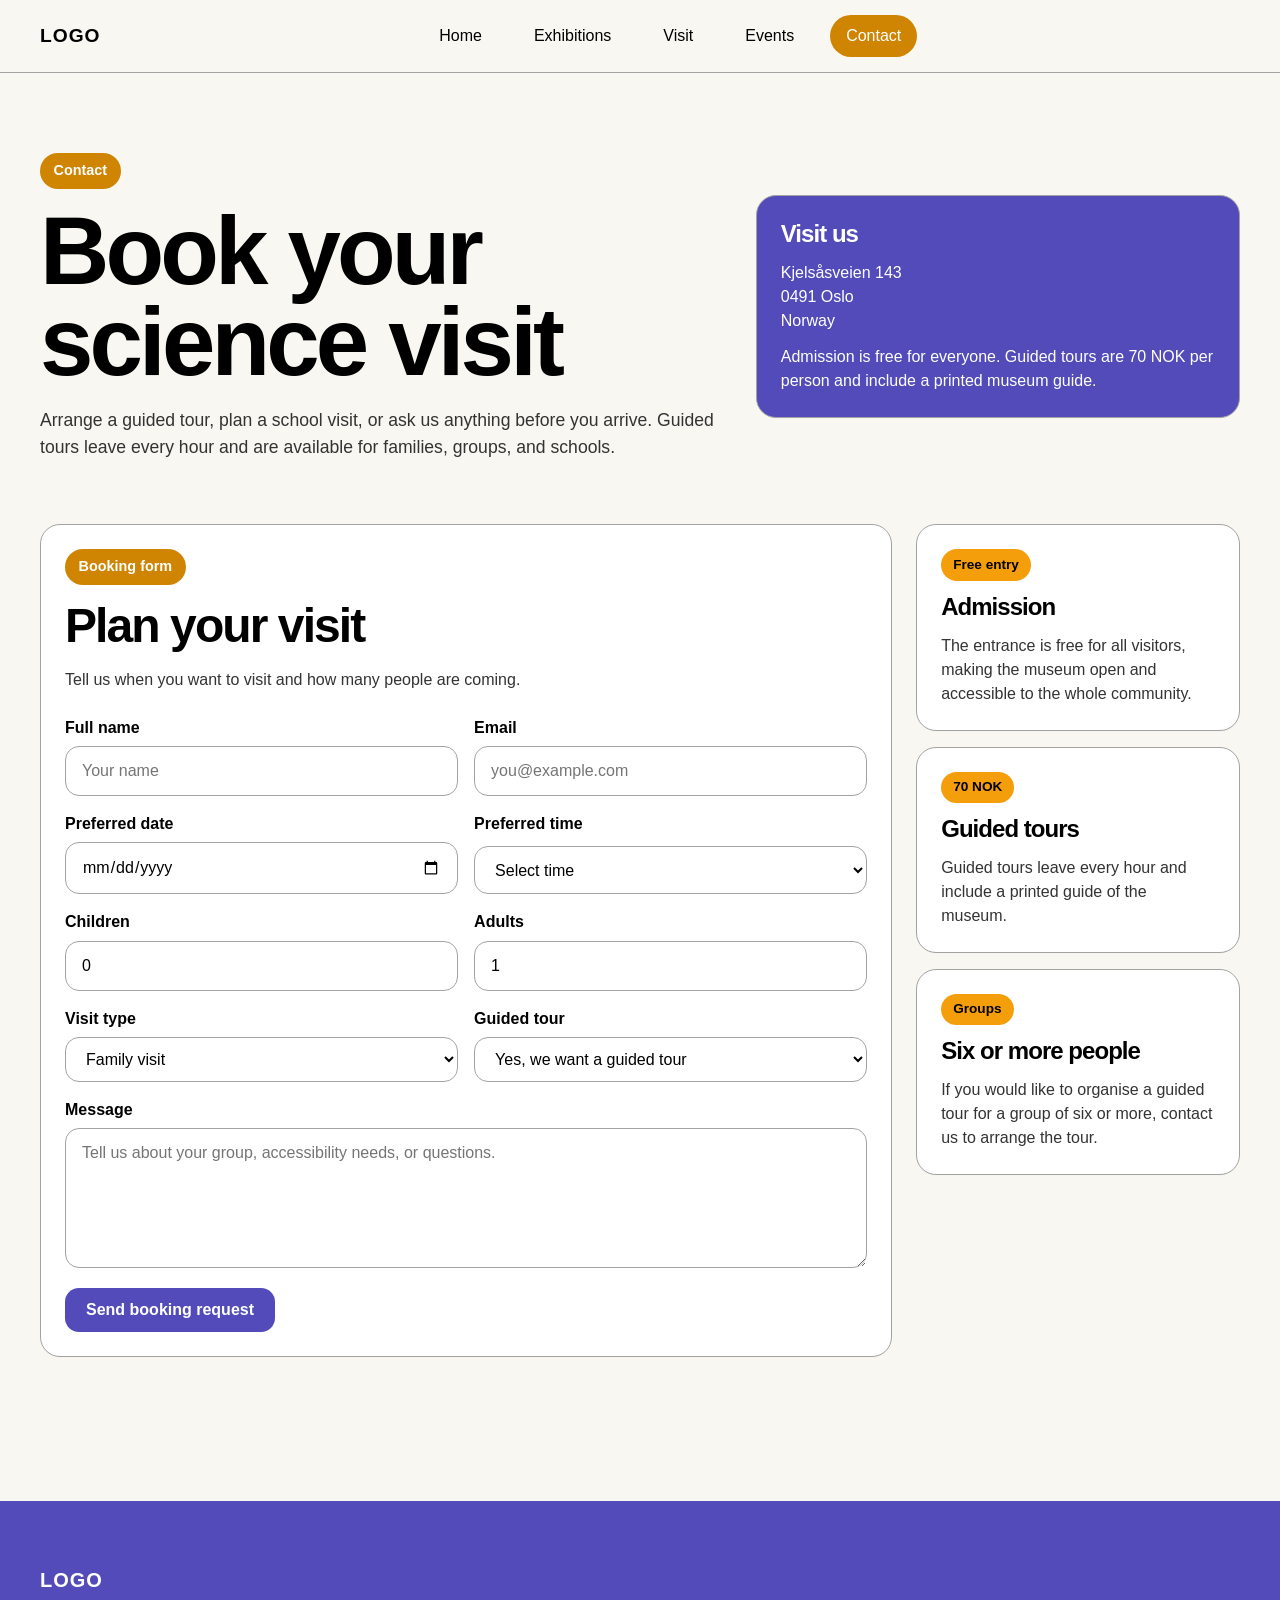
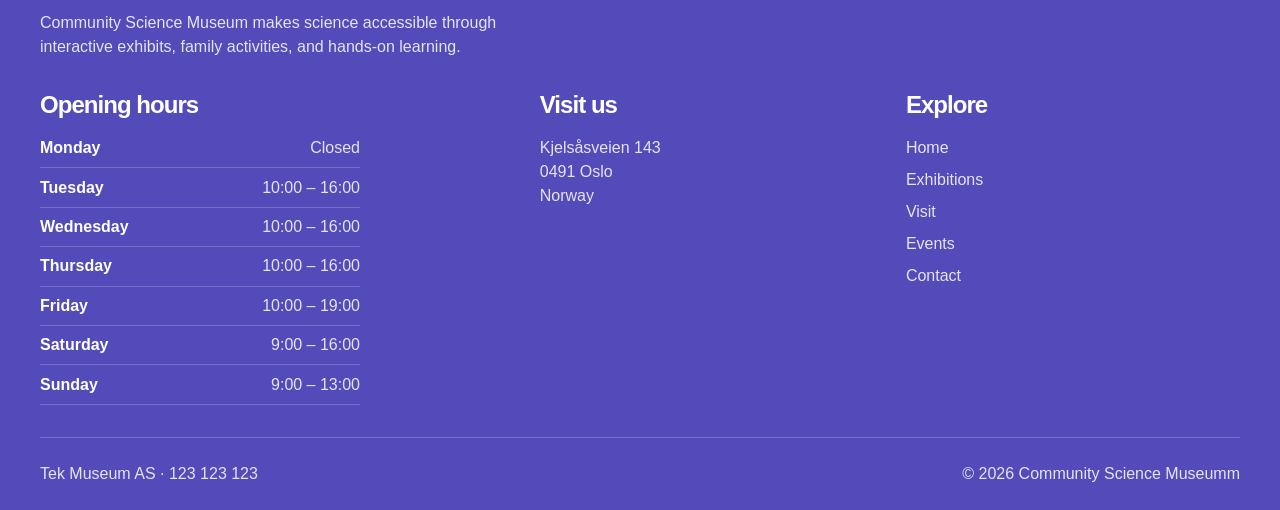
==== contact/index.html @ 022364b3 "add pages" ====
<!doctype html>
<html lang="en">
  <head>
    <meta charset="UTF-8" />
    <meta name="viewport" content="width=device-width, initial-scale=1.0" />

    <title>Contact and Booking | Community Science Museum</title>
    <meta
      name="description"
      content="Contact Community Science Museum to book a guided tour, arrange a school visit, or ask questions about your visit."
    />

    <link rel="stylesheet" href="../globals.css" />
  </head>

  <body>
    <header class="site-header">
      <nav class="nav-mobile" aria-label="Mobile navigation">
        <input type="checkbox" id="nav-toggle" class="nav-mobile__toggle" />

        <div class="nav-mobile__top">
          <a href="../index.html" class="nav-mobile__logo">LOGO</a>

          <label
            for="nav-toggle"
            class="nav-mobile__btn"
            aria-label="Toggle menu"
          >
            <span class="nav-mobile__bar"></span>
            <span class="nav-mobile__bar"></span>
            <span class="nav-mobile__bar"></span>
          </label>
        </div>

        <div class="nav-mobile__overlay">
          <div class="nav-mobile__panel">
            <div class="nav-mobile__panel-inner">
              <div class="nav-mobile__links">
                <a class="nav-mobile__link" href="../index.html">Home</a>
                <a class="nav-mobile__link" href="../exhibitions/index.html"
                  >Exhibitions</a
                >
                <a class="nav-mobile__link" href="../visit/index.html">Visit</a>
                <a class="nav-mobile__link" href="../events/index.html"
                  >Events</a
                >
                <a
                  class="nav-mobile__link nav-mobile__link--active"
                  href="index.html"
                  >Contact</a
                >
              </div>
            </div>
          </div>

          <label
            class="nav-mobile__backdrop"
            for="nav-toggle"
            aria-label="Close menu"
          ></label>
        </div>
      </nav>

      <nav class="nav-desktop" aria-label="Desktop navigation">
        <div class="nav-desktop__inner">
          <a href="../index.html" class="nav-desktop__logo">LOGO</a>

          <div class="nav-desktop__links">
            <a class="nav-link" href="../index.html">Home</a>
            <a class="nav-link" href="../exhibitions/index.html">Exhibitions</a>
            <a class="nav-link" href="../visit/index.html">Visit</a>
            <a class="nav-link" href="../events/index.html">Events</a>
            <a class="nav-link nav-link--active" href="index.html">Contact</a>
          </div>

          <div></div>
        </div>
      </nav>
    </header>

    <main>
      <section class="contact-hero">
        <div class="page-container contact-hero__inner">
          <div class="contact-hero__content">
            <p class="hero__eyebrow">Contact</p>
            <h1>Book your science visit</h1>
            <p class="contact-hero__text">
              Arrange a guided tour, plan a school visit, or ask us anything
              before you arrive. Guided tours leave every hour and are available
              for families, groups, and schools.
            </p>
          </div>

          <div class="contact-hero__card card">
            <h3>Visit us</h3>
            <p>
              Kjelsåsveien 143<br />
              0491 Oslo<br />
              Norway
            </p>
            <p>
              Admission is free for everyone. Guided tours are 70 NOK per person
              and include a printed museum guide.
            </p>
          </div>
        </div>
      </section>

      <section class="booking">
        <div class="page-container booking__layout">
          <form class="booking-form card" action="#" method="post">
            <div class="booking-form__header">
              <p class="hero__eyebrow">Booking form</p>
              <h2>Plan your visit</h2>
              <p>
                Tell us when you want to visit and how many people are coming.
              </p>
            </div>

            <div class="booking-form__grid">
              <div class="form-field">
                <label for="name">Full name</label>
                <input
                  class="input"
                  type="text"
                  id="name"
                  name="name"
                  placeholder="Your name"
                  required
                />
              </div>

              <div class="form-field">
                <label for="email">Email</label>
                <input
                  class="input"
                  type="email"
                  id="email"
                  name="email"
                  placeholder="you@example.com"
                  required
                />
              </div>

              <div class="form-field">
                <label for="date">Preferred date</label>
                <input
                  class="input"
                  type="date"
                  id="date"
                  name="date"
                  required
                />
              </div>

              <div class="form-field">
                <label for="time">Preferred time</label>
                <select class="input" id="time" name="time" required>
                  <option value="">Select time</option>
                  <option value="10:00">10:00</option>
                  <option value="11:00">11:00</option>
                  <option value="12:00">12:00</option>
                  <option value="13:00">13:00</option>
                  <option value="14:00">14:00</option>
                  <option value="15:00">15:00</option>
                </select>
              </div>

              <div class="form-field">
                <label for="children">Children</label>
                <input
                  class="input"
                  type="number"
                  id="children"
                  name="children"
                  min="0"
                  max="60"
                  value="0"
                />
              </div>

              <div class="form-field">
                <label for="adults">Adults</label>
                <input
                  class="input"
                  type="number"
                  id="adults"
                  name="adults"
                  min="0"
                  max="60"
                  value="1"
                />
              </div>

              <div class="form-field">
                <label for="visit-type">Visit type</label>
                <select class="input" id="visit-type" name="visit-type">
                  <option value="family">Family visit</option>
                  <option value="school">School group</option>
                  <option value="research">Research visit</option>
                  <option value="club">Young Stars club</option>
                  <option value="other">Other</option>
                </select>
              </div>

              <div class="form-field">
                <label for="tour">Guided tour</label>
                <select class="input" id="tour" name="tour">
                  <option value="yes">Yes, we want a guided tour</option>
                  <option value="no">No, we will explore ourselves</option>
                  <option value="not-sure">Not sure yet</option>
                </select>
              </div>

              <div class="form-field form-field--full">
                <label for="message">Message</label>
                <textarea
                  class="input booking-form__textarea"
                  id="message"
                  name="message"
                  placeholder="Tell us about your group, accessibility needs, or questions."
                ></textarea>
              </div>
            </div>

            <button class="btn btn-primary booking-form__submit" type="submit">
              Send booking request
            </button>
          </form>

          <aside class="booking-info">
            <article class="booking-info__card card">
              <span>Free entry</span>
              <h3>Admission</h3>
              <p>
                The entrance is free for all visitors, making the museum open
                and accessible to the whole community.
              </p>
            </article>

            <article class="booking-info__card card">
              <span>70 NOK</span>
              <h3>Guided tours</h3>
              <p>
                Guided tours leave every hour and include a printed guide of the
                museum.
              </p>
            </article>

            <article class="booking-info__card card">
              <span>Groups</span>
              <h3>Six or more people</h3>
              <p>
                If you would like to organise a guided tour for a group of six
                or more, contact us to arrange the tour.
              </p>
            </article>
          </aside>
        </div>
      </section>
    </main>

    <footer class="site-footer">
      <div class="page-container site-footer__inner">
        <div class="site-footer__brand">
          <a href="../index.html" class="site-footer__logo">LOGO</a>
          <p>
            Community Science Museum makes science accessible through
            interactive exhibits, family activities, and hands-on learning.
          </p>
        </div>

        <div class="site-footer__grid">
          <div class="site-footer__section">
            <h3>Opening hours</h3>
            <dl class="site-footer__hours">
              <div>
                <dt>Monday</dt>
                <dd>Closed</dd>
              </div>
              <div>
                <dt>Tuesday</dt>
                <dd>10:00 – 16:00</dd>
              </div>
              <div>
                <dt>Wednesday</dt>
                <dd>10:00 – 16:00</dd>
              </div>
              <div>
                <dt>Thursday</dt>
                <dd>10:00 – 16:00</dd>
              </div>
              <div>
                <dt>Friday</dt>
                <dd>10:00 – 19:00</dd>
              </div>
              <div>
                <dt>Saturday</dt>
                <dd>9:00 – 16:00</dd>
              </div>
              <div>
                <dt>Sunday</dt>
                <dd>9:00 – 13:00</dd>
              </div>
            </dl>
          </div>

          <div class="site-footer__section">
            <h3>Visit us</h3>
            <address>
              Kjelsåsveien 143<br />
              0491 Oslo<br />
              Norway
            </address>
          </div>

          <div class="site-footer__section">
            <h3>Explore</h3>
            <nav aria-label="Footer navigation">
              <ul class="site-footer__links">
                <li><a href="../index.html">Home</a></li>
                <li><a href="../exhibitions/index.html">Exhibitions</a></li>
                <li><a href="../visit/index.html">Visit</a></li>
                <li><a href="../events/index.html">Events</a></li>
                <li><a href="index.html">Contact</a></li>
              </ul>
            </nav>
          </div>
        </div>

        <div class="site-footer__bottom">
          <p>Tek Museum AS · 123 123 123</p>
          <p>© 2026 Community Science Museumm</p>
        </div>
      </div>
    </footer>
  </body>
</html>
---- globals.css ----
:root {
  --background: oklch(0.9753 0.008 98.8778);
  --foreground: oklch(0 0 0);

  --card: oklch(1 0 0);
  --card-foreground: oklch(0 0 0);

  --primary: oklch(0.4832 0.1678 280.9358);
  --primary-foreground: oklch(1 0 0);

  --secondary: oklch(0.6755 0.146 69.8956);
  --secondary-foreground: oklch(1 0 0);

  --muted: oklch(0.9551 0 0);
  --muted-foreground: oklch(0.3211 0 0);

  --accent: oklch(0.7686 0.1647 70.0804);
  --accent-foreground: oklch(0 0 0);

  --destructive: oklch(0.6368 0.2078 25.3313);

  --border: oklch(0.7155 0 0);
  --input: oklch(0.765 0.1217 79.0786);
  --ring: oklch(0.7853 0.1041 274.7134);

  --font-sans: "DM Sans", Arial, sans-serif;
  --font-serif: "DM Sans", Arial, sans-serif;
  --font-mono: "Space Mono", monospace;

  --radius-sm: 0.75rem;
  --radius-md: 0.875rem;
  --radius-lg: 1rem;
  --radius-xl: 1.25rem;

  --shadow-sm: 0 1px 2px -1px hsl(0 0% 10% / 0.05);
  --shadow-md: 0 2px 4px -1px hsl(0 0% 10% / 0.05);
  --shadow-lg: 0 4px 6px -1px hsl(0 0% 10% / 0.05);

  --spacing: 0.25rem;
  --tracking-normal: normal;
}

* {
  box-sizing: border-box;
  margin: 0;
  padding: 0;
  border-color: var(--border);
}

html {
  scroll-behavior: smooth;
}

body {
  min-height: 100vh;
  background-color: var(--background);
  color: var(--foreground);
  font-family: var(--font-sans);
  letter-spacing: var(--tracking-normal);
  line-height: 1.5;
}

img,
picture,
video,
canvas,
svg {
  display: block;
  max-width: 100%;
}

button,
input,
textarea,
select {
  font: inherit;
}

button {
  cursor: pointer;
}

a {
  color: inherit;
  text-decoration: none;
}

ul,
ol {
  list-style: none;
}

h1,
h2,
h3,
h4,
h5 {
  font-weight: 800;
  letter-spacing: -0.04em;
  color: var(--foreground);
}

h1 {
  font-size: clamp(3rem, 9vw, 6rem);
  line-height: 0.95;
  max-width: 11ch;
}

h2 {
  font-size: clamp(2rem, 5vw, 3rem);
  line-height: 1.05;
}

h3 {
  font-size: 1.5rem;
  line-height: 1.2;
}

h4 {
  font-size: 1.25rem;
  line-height: 1.25;
}

h5 {
  font-size: 1rem;
  line-height: 1.3;
}

.card {
  background-color: var(--card);
  color: var(--card-foreground);
  border: 1px solid var(--border);
  border-radius: var(--radius-xl);
  box-shadow: var(--shadow-sm);
  padding: 1.5rem;
}

.btn {
  display: inline-flex;
  align-items: center;
  justify-content: center;
  min-height: 2.75rem;
  padding: 0.75rem 1.25rem;
  border: 1px solid transparent;
  border-radius: var(--radius-md);
  font-weight: 600;
  line-height: 1;
  transition:
    background-color 150ms ease,
    border-color 150ms ease,
    color 150ms ease;
}

.btn-primary {
  background-color: var(--primary);
  color: var(--primary-foreground);
}

.btn-secondary {
  background-color: var(--secondary);
  color: var(--secondary-foreground);
}

.input {
  width: 100%;
  min-height: 2.75rem;
  padding: 0.75rem 1rem;
  background-color: var(--card);
  color: var(--foreground);
  border: 1px solid var(--border);
  border-radius: var(--radius-md);
}

.input:focus,
.btn:focus-visible {
  outline: 2px solid var(--ring);
  outline-offset: 2px;
}

.text-muted {
  color: var(--muted-foreground);
}

.section-title {
  font-size: 1.5rem;
  font-weight: 700;
  line-height: 1.2;
}

.page-container {
  width: min(100% - 2rem, 1200px);
  margin-inline: auto;
}

.site-header {
  width: 100%;
}

.nav-desktop {
  display: none;
  width: 100%;
  background-color: var(--background);
  border-bottom: 1px solid var(--border);
}

.nav-desktop__inner {
  width: min(1200px, 100% - 2rem);
  height: 72px;
  margin-inline: auto;
  display: grid;
  grid-template-columns: auto 1fr auto;
  align-items: center;
  gap: 2rem;
}

.nav-desktop__logo {
  justify-self: start;
  font-weight: 800;
  font-size: 1.2rem;
  letter-spacing: 1px;
  text-transform: uppercase;
  color: var(--foreground);
  white-space: nowrap;
}

.nav-desktop__links {
  justify-self: center;
  display: flex;
  align-items: center;
  gap: 1.25rem;
}

.nav-link {
  color: var(--foreground);
  font-size: 1rem;
  font-weight: 500;
  padding: 0.55rem 1rem;
  border-radius: 999px;
  transition:
    background-color 150ms ease,
    color 150ms ease;
}

.nav-link:hover,
.nav-link:focus-visible,
.nav-link--active {
  background-color: var(--secondary);
  color: var(--secondary-foreground);
}

.nav-mobile {
  width: 100%;
  background-color: var(--background);
  border-bottom: 1px solid var(--border);
  position: relative;
}

.nav-mobile__toggle {
  position: absolute;
  opacity: 0;
  pointer-events: none;
}

.nav-mobile__top {
  height: 72px;
  padding-inline: 1rem;
  display: flex;
  align-items: center;
  justify-content: space-between;
  position: relative;
  z-index: 60;
}

.nav-mobile__logo {
  font-weight: 800;
  font-size: 1.2rem;
  letter-spacing: 1px;
  text-transform: uppercase;
  color: var(--foreground);
  white-space: nowrap;
}

.nav-mobile__btn {
  width: 44px;
  height: 44px;
  display: inline-flex;
  flex-direction: column;
  align-items: center;
  justify-content: center;
  gap: 5px;
  border-radius: 999px;
  cursor: pointer;
  position: relative;
  z-index: 70;
}

.nav-mobile__btn:focus-visible {
  outline: 2px solid var(--ring);
  outline-offset: 3px;
}

.nav-mobile__bar {
  display: block;
  width: 22px;
  height: 2px;
  background-color: var(--foreground);
  border-radius: 999px;
  transition:
    transform 220ms ease,
    opacity 220ms ease;
}

.nav-mobile__overlay {
  position: fixed;
  inset: 0;
  z-index: 50;
  opacity: 0;
  pointer-events: none;
  transition: opacity 300ms ease;
}

.nav-mobile__backdrop {
  position: absolute;
  inset: 0;
  z-index: 1;
  background-color: color-mix(in oklch, var(--foreground) 45%, transparent);
}

@supports (
  (-webkit-backdrop-filter: blur(10px)) or (backdrop-filter: blur(10px))
) {
  .nav-mobile__backdrop {
    background-color: color-mix(in oklch, var(--foreground) 35%, transparent);
    -webkit-backdrop-filter: blur(10px);
    backdrop-filter: blur(10px);
  }
}

.nav-mobile__panel {
  position: absolute;
  inset: 0;
  z-index: 2;
  background-color: var(--background);
  display: flex;
  align-items: center;
  justify-content: center;
  transform: translateY(-100%);
  transition: transform 350ms cubic-bezier(0.22, 0.61, 0.36, 1);
}

.nav-mobile__panel-inner {
  position: relative;
  z-index: 3;
  width: min(420px, calc(100% - 3rem));
  text-align: center;
}

.nav-mobile__links {
  display: flex;
  flex-direction: column;
  gap: 1rem;
}

.nav-mobile__link {
  color: var(--foreground);
  font-size: 1.25rem;
  font-weight: 500;
  padding: 0.55rem 1rem;
  border-radius: 999px;
  width: fit-content;
  margin: 0 auto;
  transition:
    background-color 150ms ease,
    color 150ms ease;
}

.nav-mobile__link:hover,
.nav-mobile__link:focus-visible,
.nav-mobile__link--active {
  background-color: var(--secondary);
  color: var(--secondary-foreground);
}

.nav-mobile__toggle:checked ~ .nav-mobile__overlay {
  opacity: 1;
  pointer-events: auto;
}

.nav-mobile__toggle:checked ~ .nav-mobile__overlay .nav-mobile__panel {
  transform: translateY(0);
}

.nav-mobile__toggle:checked ~ .nav-mobile__top .nav-mobile__bar:nth-child(1) {
  transform: translateY(7px) rotate(45deg);
}

.nav-mobile__toggle:checked ~ .nav-mobile__top .nav-mobile__bar:nth-child(2) {
  opacity: 0;
}

.nav-mobile__toggle:checked ~ .nav-mobile__top .nav-mobile__bar:nth-child(3) {
  transform: translateY(-7px) rotate(-45deg);
}

/* FOOTER */
.site-footer {
  margin-top: 4rem;
  padding: 3rem 0 1.5rem;
  background-color: var(--primary);
  color: var(--primary-foreground);
}

.site-footer h3,
.site-footer p,
.site-footer a,
.site-footer dt,
.site-footer dd,
.site-footer address {
  color: var(--primary-foreground);
}

.site-footer__inner {
  display: grid;
  gap: 2rem;
}

.site-footer__brand {
  max-width: 480px;
}

.site-footer__logo {
  display: inline-flex;
  margin-bottom: 1rem;
  font-size: 1.25rem;
  font-weight: 800;
  letter-spacing: 1px;
  text-transform: uppercase;
}

.site-footer__brand p {
  opacity: 0.85;
}

.site-footer__grid {
  display: grid;
  gap: 2rem;
}

.site-footer__section h3 {
  margin-bottom: 1rem;
}

.site-footer__hours {
  display: grid;
  gap: 0.45rem;
}

.site-footer__hours div {
  display: flex;
  justify-content: space-between;
  gap: 1.5rem;
  max-width: 320px;
  padding-bottom: 0.45rem;
  border-bottom: 1px solid
    color-mix(in oklch, var(--primary-foreground) 20%, transparent);
}

.site-footer__hours dt {
  font-weight: 700;
}

.site-footer__hours dd {
  text-align: right;
  opacity: 0.85;
}

.site-footer address {
  font-style: normal;
  opacity: 0.85;
}

.site-footer__links {
  display: grid;
  gap: 0.5rem;
}

.site-footer__links a {
  opacity: 0.85;
}

.site-footer__links a:hover,
.site-footer__links a:focus-visible {
  opacity: 1;
  text-decoration: underline;
}

.site-footer__bottom {
  display: grid;
  gap: 0.5rem;
  padding-top: 1.5rem;
  border-top: 1px solid
    color-mix(in oklch, var(--primary-foreground) 20%, transparent);
}

.site-footer__bottom p {
  opacity: 0.85;
}

@media (min-width: 800px) {
  .site-footer {
    padding: 4rem 0 1.5rem;
  }

  .site-footer__grid {
    grid-template-columns: 1.4fr 1fr 1fr;
  }

  .site-footer__bottom {
    display: flex;
    align-items: center;
    justify-content: space-between;
  }
}

/* HERO */
.hero {
  padding: 4rem 0;
}

.hero__inner {
  display: grid;
  gap: 2rem;
  align-items: center;
}

.hero__content {
  max-width: 620px;
}

.hero__eyebrow {
  width: fit-content;
  margin-bottom: 1rem;
  padding: 0.45rem 0.85rem;
  background-color: var(--secondary);
  color: var(--secondary-foreground);
  border-radius: 999px;
  font-size: 0.9rem;
  font-weight: 700;
}

.hero__text {
  max-width: 560px;
  margin-top: 1.25rem;
  color: var(--muted-foreground);
  font-size: clamp(1rem, 2vw, 1.2rem);
}

.hero__actions {
  margin-top: 1.75rem;
  display: flex;
  flex-wrap: wrap;
  gap: 0.75rem;
}

.hero__visual {
  position: relative;
  padding: 0.75rem;
  background-color: var(--card);
}

.hero__image {
  width: 100%;
  aspect-ratio: 4 / 3;
  object-fit: cover;
  border-radius: var(--radius-lg);
}

.hero__card {
  margin-top: 1rem;
  background-color: var(--background);
}

.hero__card p {
  margin-top: 0.5rem;
  color: var(--muted-foreground);
}

@media (min-width: 768px) {
  .nav-mobile {
    display: none;
  }

  .nav-desktop {
    display: block;
  }
}

@media (min-width: 900px) {
  .hero {
    padding: 5rem 0;
  }

  .hero__inner {
    grid-template-columns: 1fr 0.9fr;
  }

  .hero__card {
    position: absolute;
    left: -1.5rem;
    bottom: 1.5rem;
    width: min(320px, calc(100% - 2rem));
    margin-top: 0;
  }
}

/* EXPLORE */
.explore {
  padding: 4rem 0;
}

.explore__header {
  max-width: 720px;
  margin-bottom: 2rem;
}

.explore__header h2 {
  margin-top: 0.25rem;
}

.explore__intro {
  max-width: 620px;
  margin-top: 1rem;
  color: var(--muted-foreground);
  font-size: 1.1rem;
}

.explore__grid {
  display: grid;
  gap: 1.5rem;
}

.explore-card {
  padding: 0.75rem;
  overflow: hidden;
  transition:
    transform 180ms ease,
    box-shadow 180ms ease;
}

.explore-card:hover {
  transform: translateY(-0.35rem);
  box-shadow: var(--shadow-lg);
}

.explore-card__image {
  width: 100%;
  aspect-ratio: 4 / 3;
  object-fit: cover;
  border-radius: var(--radius-lg);
}

.explore-card__content {
  padding: 1rem 0.25rem 0.25rem;
}

.explore-card__label {
  width: fit-content;
  margin-bottom: 0.75rem;
  padding: 0.35rem 0.75rem;
  background-color: var(--primary);
  color: var(--primary-foreground);
  border-radius: 999px;
  font-size: 0.85rem;
  font-weight: 700;
}

.explore-card__content h3 {
  margin-top: 0.25rem;
}

.explore-card__content p:not(.explore-card__label) {
  margin-top: 0.75rem;
  color: var(--muted-foreground);
}

.explore-card__content .btn {
  margin-top: 1.25rem;
}

@media (min-width: 800px) {
  .explore {
    padding: 5rem 0;
  }

  .explore__grid {
    grid-template-columns: repeat(3, 1fr);
  }
}

/* EVENTS */
.events {
  padding: 4rem 0;
}

.events__header {
  max-width: 720px;
  margin-bottom: 2rem;
}

.events__header h1,
.events__header h2 {
  margin-top: 0.25rem;
}

.events__intro {
  max-width: 620px;
  margin-top: 1rem;
  color: var(--muted-foreground);
  font-size: 1.1rem;
}

.events__layout {
  display: grid;
  gap: 1.5rem;
}

.event-feature {
  position: relative;
  min-height: 520px;
  padding: 0;
  overflow: hidden;
  display: flex;
  align-items: flex-end;
}

.event-feature__image {
  position: absolute;
  inset: 0;
  width: 100%;
  height: 100%;
  object-fit: cover;
}

.event-feature::after {
  content: "";
  position: absolute;
  inset: 0;
  background: linear-gradient(
    to top,
    color-mix(in oklch, var(--foreground) 72%, transparent),
    transparent 70%
  );
}

.event-feature__content {
  position: relative;
  z-index: 1;
  max-width: 620px;
  padding: 1.5rem;
}

.event-feature__content h2,
.event-feature__content h3,
.event-feature__content p {
  color: var(--primary-foreground);
}

.event-feature__content p:not(.event-tag) {
  margin-top: 0.75rem;
}

.event-feature__content .btn {
  margin-top: 1.25rem;
}

.event-tag {
  width: fit-content;
  margin-bottom: 0.75rem;
  padding: 0.35rem 0.75rem;
  background-color: var(--secondary);
  color: var(--secondary-foreground);
  border-radius: 999px;
  font-size: 0.85rem;
  font-weight: 700;
}

.event-list {
  display: grid;
  gap: 1.5rem;
}

.event-list-card {
  display: grid;
  gap: 1rem;
  padding: 0.75rem;
  align-items: center;
  transition:
    transform 180ms ease,
    box-shadow 180ms ease;
}

.event-list-card:hover {
  transform: translateX(0.35rem);
  box-shadow: var(--shadow-lg);
}

.event-list-card__image {
  width: 100%;
  aspect-ratio: 16 / 10;
  object-fit: cover;
  border-radius: var(--radius-lg);
}

.event-list-card__content {
  padding: 0.25rem;
}

.event-list-card__content p:not(.event-tag) {
  margin-top: 0.75rem;
  color: var(--muted-foreground);
}

.event-list-card__content a {
  display: inline-flex;
  margin-top: 1rem;
  font-weight: 700;
  color: var(--primary);
}

.event-list-card__content a:hover,
.event-list-card__content a:focus-visible {
  color: var(--secondary);
}

.events-extra {
  padding: 0 0 4rem;
}

.events-extra__header {
  max-width: 720px;
  margin-bottom: 2rem;
}

.events-extra__header h2 {
  margin-top: 0.25rem;
}

.events-extra__header p:not(.hero__eyebrow) {
  margin-top: 1rem;
  color: var(--muted-foreground);
  font-size: 1.1rem;
}

.events-extra__grid {
  display: grid;
  gap: 1rem;
}

.event-info-card {
  transition:
    transform 180ms ease,
    box-shadow 180ms ease;
}

.event-info-card:hover {
  transform: translateY(-0.35rem);
  box-shadow: var(--shadow-lg);
}

.event-info-card span {
  display: inline-flex;
  margin-bottom: 0.75rem;
  padding: 0.35rem 0.75rem;
  background-color: var(--accent);
  color: var(--accent-foreground);
  border-radius: 999px;
  font-size: 0.85rem;
  font-weight: 700;
}

.event-info-card p {
  margin-top: 0.75rem;
  color: var(--muted-foreground);
}

@media (min-width: 700px) {
  .event-list-card {
    grid-template-columns: 0.85fr 1fr;
  }

  .event-list-card__image {
    height: 100%;
    aspect-ratio: auto;
  }
}

@media (min-width: 900px) {
  .events-extra__grid {
    grid-template-columns: repeat(3, 1fr);
  }
}

@media (min-width: 1000px) {
  .events {
    padding: 5rem 0;
  }

  .events__layout {
    grid-template-columns: 1.15fr 0.85fr;
    align-items: stretch;
  }

  .event-list {
    grid-template-rows: 1fr 1fr;
  }

  .events-extra {
    padding: 0 0 5rem;
  }
}
/* VISIT */
.visit {
  padding: 4rem 0;
}

.visit__layout {
  display: grid;
  gap: 2rem;
  align-items: center;
  margin-bottom: 1.5rem;
}

.visit__content {
  max-width: 640px;
}

.visit__intro {
  margin-top: 1rem;
  color: var(--muted-foreground);
  font-size: 1.1rem;
}

.visit__actions {
  margin-top: 1.75rem;
  display: flex;
  flex-wrap: wrap;
  gap: 0.75rem;
}

.visit__image-card {
  padding: 0.75rem;
  transform: rotate(1deg);
}

.visit__image {
  width: 100%;
  aspect-ratio: 4 / 3;
  object-fit: cover;
  border-radius: var(--radius-lg);
}

.visit__info,
.visit__cards,
.visit-tips__grid {
  display: grid;
  gap: 1rem;
}

.visit__info {
  gap: 1.5rem;
}

.visit-hours {
  display: grid;
  gap: 1.5rem;
  background-color: var(--primary);
}

.visit-hours h3,
.visit-hours dt,
.visit-hours dd {
  color: var(--primary-foreground);
}

.visit__label,
.visit-mini span {
  display: inline-flex;
  width: fit-content;
  margin-bottom: 0.75rem;
  padding: 0.35rem 0.75rem;
  border-radius: 999px;
  font-size: 0.85rem;
  font-weight: 700;
}

.visit__label {
  background-color: var(--secondary);
  color: var(--secondary-foreground);
}

.visit-hours__list {
  display: grid;
  gap: 0.5rem;
}

.visit-hours__list div {
  display: flex;
  align-items: center;
  justify-content: space-between;
  gap: 1rem;
  padding-bottom: 0.5rem;
  border-bottom: 1px solid
    color-mix(in oklch, var(--primary-foreground) 25%, transparent);
}

.visit-hours__list div:last-child {
  padding-bottom: 0;
  border-bottom: 0;
}

.visit-hours__list dt {
  font-weight: 700;
}

.visit-hours__list dd {
  text-align: right;
}

.visit-mini,
.visit-tip {
  transition:
    transform 180ms ease,
    box-shadow 180ms ease;
}

.visit-mini {
  position: relative;
  overflow: hidden;
}

.visit-mini:hover {
  transform: translateY(-0.35rem) rotate(-1deg);
  box-shadow: var(--shadow-lg);
}

.visit-tip:hover {
  transform: translateY(-0.35rem);
  box-shadow: var(--shadow-lg);
}

.visit-mini span {
  background-color: var(--accent);
  color: var(--accent-foreground);
}

.visit-mini p,
.visit-tip p,
.visit-location__content p:not(.visit__label) {
  margin-top: 0.75rem;
  color: var(--muted-foreground);
}

.visit-location {
  margin-top: 1.5rem;
  display: grid;
  gap: 1.5rem;
  padding: 0.75rem;
  overflow: hidden;
}

.visit-location__content {
  padding: 0.75rem;
}

.visit-location__content .btn {
  margin-top: 1.25rem;
}

.visit-location__map {
  width: 100%;
  aspect-ratio: 16 / 9;
  object-fit: cover;
  border-radius: var(--radius-lg);
  border: 1px solid var(--border);
}

.visit-tips {
  padding: 4rem 0 0;
}

.visit-tips__header {
  max-width: 720px;
  margin-bottom: 2rem;
}

.visit-tips__header h2 {
  margin-top: 0.25rem;
}

@media (min-width: 800px) {
  .visit {
    padding: 5rem 0;
  }

  .visit__layout {
    grid-template-columns: 0.9fr 1fr;
  }

  .visit__info {
    grid-template-columns: 0.9fr 1.1fr;
  }

  .visit__cards {
    grid-template-columns: repeat(2, 1fr);
  }

  .visit-location {
    grid-template-columns: 0.75fr 1.25fr;
    align-items: center;
  }

  .visit-tips__grid {
    grid-template-columns: repeat(3, 1fr);
  }
}

/* EXHIBITIONS_PAGE */
.exhibitions-hero {
  padding: 4rem 0;
}

.exhibitions-hero__inner {
  display: grid;
  gap: 2rem;
  align-items: center;
}

.exhibitions-hero__content {
  max-width: 640px;
}

.exhibitions-hero__text {
  max-width: 560px;
  margin-top: 1.25rem;
  margin-bottom: 1.75rem;
  color: var(--muted-foreground);
  font-size: 1.1rem;
}

.exhibitions-hero__image-card {
  padding: 0.75rem;
  transform: rotate(-1deg);
}

.exhibitions-hero__image {
  width: 100%;
  aspect-ratio: 4 / 3;
  object-fit: cover;
  border-radius: var(--radius-lg);
}

.exhibition-spaces {
  padding: 4rem 0;
}

.exhibition-spaces__header {
  max-width: 720px;
  margin-bottom: 2rem;
}

.exhibition-spaces__header h2 {
  margin-top: 0.25rem;
}

.exhibition-spaces__intro {
  max-width: 620px;
  margin-top: 1rem;
  color: var(--muted-foreground);
  font-size: 1.1rem;
}

.exhibition-spaces__grid {
  display: grid;
  gap: 1.5rem;
}

.exhibition-card {
  padding: 0.75rem;
  overflow: hidden;
  transition:
    transform 180ms ease,
    box-shadow 180ms ease;
}

.exhibition-card:hover {
  transform: translateY(-0.35rem);
  box-shadow: var(--shadow-lg);
}

.exhibition-card__image {
  width: 100%;
  aspect-ratio: 4 / 3;
  object-fit: cover;
  border-radius: var(--radius-lg);
}

.exhibition-card__content {
  padding: 1rem 0.25rem 0.25rem;
}

.exhibition-card__content span {
  display: inline-flex;
  margin-bottom: 0.75rem;
  padding: 0.35rem 0.75rem;
  background-color: var(--primary);
  color: var(--primary-foreground);
  border-radius: 999px;
  font-size: 0.85rem;
  font-weight: 700;
}

.exhibition-card__content p {
  margin-top: 0.75rem;
  color: var(--muted-foreground);
}

.exhibition-cta {
  padding: 2rem 0 4rem;
}

.exhibition-cta__card {
  display: grid;
  gap: 1.5rem;
  align-items: center;
  background:
    radial-gradient(circle at top right, var(--accent), transparent 34%),
    var(--card);
}

.exhibition-cta__card p:not(.hero__eyebrow) {
  max-width: 620px;
  margin-top: 1rem;
  color: var(--muted-foreground);
  font-size: 1.1rem;
}

@media (min-width: 800px) {
  .exhibitions-hero {
    padding: 5rem 0;
  }

  .exhibitions-hero__inner {
    grid-template-columns: 0.9fr 1fr;
  }

  .exhibition-spaces {
    padding: 5rem 0;
  }

  .exhibition-spaces__grid {
    grid-template-columns: repeat(2, 1fr);
  }

  .exhibition-card--large,
  .exhibition-card--wide {
    grid-column: span 2;
  }

  .exhibition-card--large,
  .exhibition-card--wide {
    display: grid;
    grid-template-columns: 1fr 1fr;
    align-items: center;
  }

  .exhibition-card--large .exhibition-card__image,
  .exhibition-card--wide .exhibition-card__image {
    height: 100%;
    aspect-ratio: auto;
  }

  .exhibition-card--large .exhibition-card__content,
  .exhibition-card--wide .exhibition-card__content {
    padding: 1.5rem;
  }

  .exhibition-cta {
    padding: 3rem 0 5rem;
  }

  .exhibition-cta__card {
    grid-template-columns: 1fr auto;
    padding: 2rem;
  }
}

@media (min-width: 1100px) {
  .exhibition-spaces__grid {
    grid-template-columns: repeat(3, 1fr);
  }

  .exhibition-card--large {
    grid-column: span 2;
  }

  .exhibition-card--wide {
    grid-column: span 3;
  }
}

/* CONTACT */
.contact-hero {
  padding: 4rem 0 2rem;
}

.contact-hero__inner {
  display: grid;
  gap: 1.5rem;
  align-items: center;
}

.contact-hero__content {
  max-width: 680px;
}

.contact-hero__text {
  margin-top: 1.25rem;
  color: var(--muted-foreground);
  font-size: 1.1rem;
}

.contact-hero__card {
  background-color: var(--primary);
}

.contact-hero__card h3,
.contact-hero__card p {
  color: var(--primary-foreground);
}

.contact-hero__card p {
  margin-top: 0.75rem;
}

.booking {
  padding: 2rem 0 5rem;
}

.booking__layout {
  display: grid;
  gap: 1.5rem;
}

.booking-form {
  padding: 1rem;
}

.booking-form__header {
  margin-bottom: 1.5rem;
}

.booking-form__header h2 {
  margin-top: 0.25rem;
}

.booking-form__header p:not(.hero__eyebrow) {
  margin-top: 1rem;
  color: var(--muted-foreground);
}

.booking-form__grid {
  display: grid;
  gap: 1rem;
}

.form-field {
  display: grid;
  gap: 0.4rem;
}

.form-field label {
  font-weight: 700;
}

.booking-form__textarea {
  min-height: 140px;
  resize: vertical;
}

.booking-form__submit {
  margin-top: 1.25rem;
}

.booking-form__submit:hover {
  animation: spin-button 600ms ease;
}

.booking-info {
  display: grid;
  gap: 1rem;
}

.booking-info__card {
  transition:
    transform 180ms ease,
    box-shadow 180ms ease;
}

.booking-info__card:hover {
  transform: translateY(-0.35rem);
  box-shadow: var(--shadow-lg);
}

.booking-info__card span {
  display: inline-flex;
  margin-bottom: 0.75rem;
  padding: 0.35rem 0.75rem;
  background-color: var(--accent);
  color: var(--accent-foreground);
  border-radius: 999px;
  font-size: 0.85rem;
  font-weight: 700;
}

.booking-info__card p {
  margin-top: 0.75rem;
  color: var(--muted-foreground);
}

@keyframes spin-button {
  0% {
    transform: rotate(0deg);
  }

  50% {
    transform: rotate(2deg) scale(1.03);
  }

  100% {
    transform: rotate(0deg);
  }
}

@media (min-width: 760px) {
  .contact-hero {
    padding: 5rem 0 2rem;
  }

  .contact-hero__inner {
    grid-template-columns: 1fr 0.7fr;
  }

  .booking-form {
    padding: 1.5rem;
  }

  .booking-form__grid {
    grid-template-columns: repeat(2, 1fr);
  }

  .form-field--full {
    grid-column: 1 / -1;
  }
}

@media (min-width: 1000px) {
  .booking__layout {
    grid-template-columns: 1fr 0.38fr;
    align-items: start;
  }
}
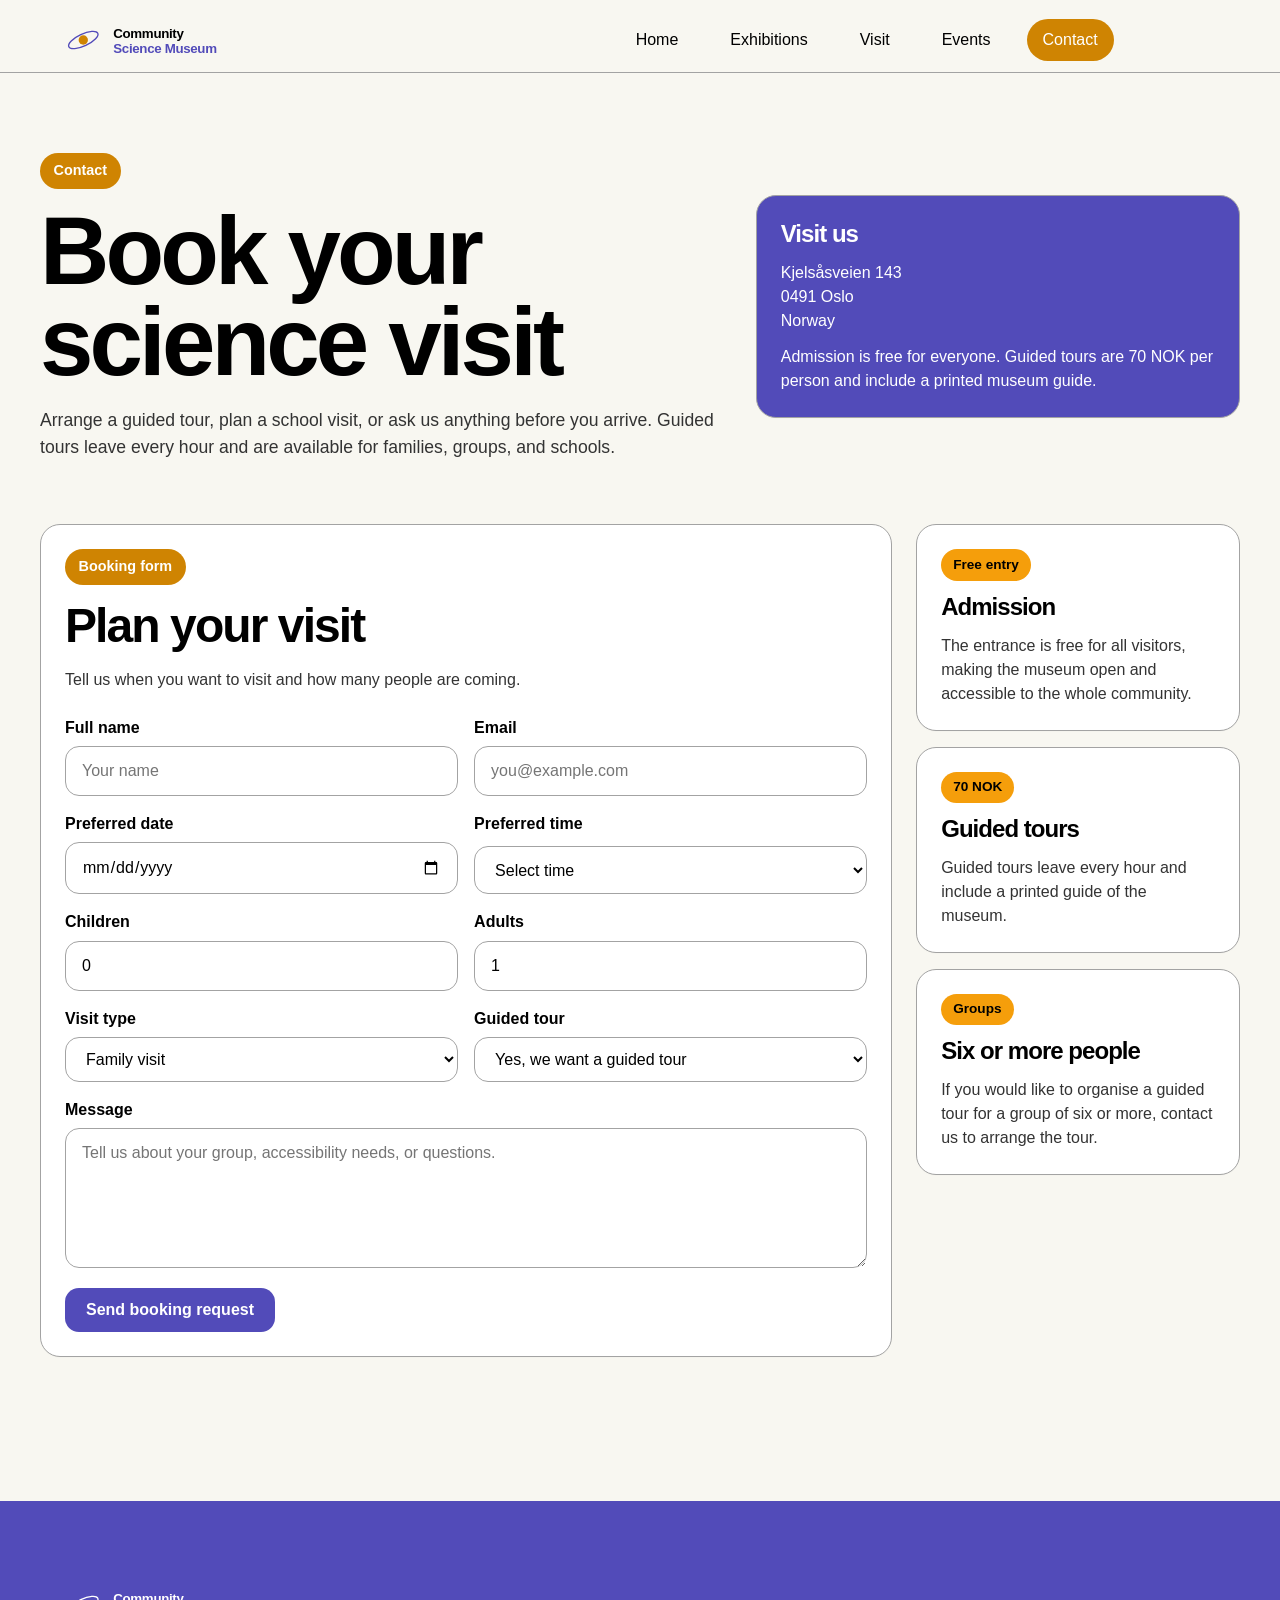
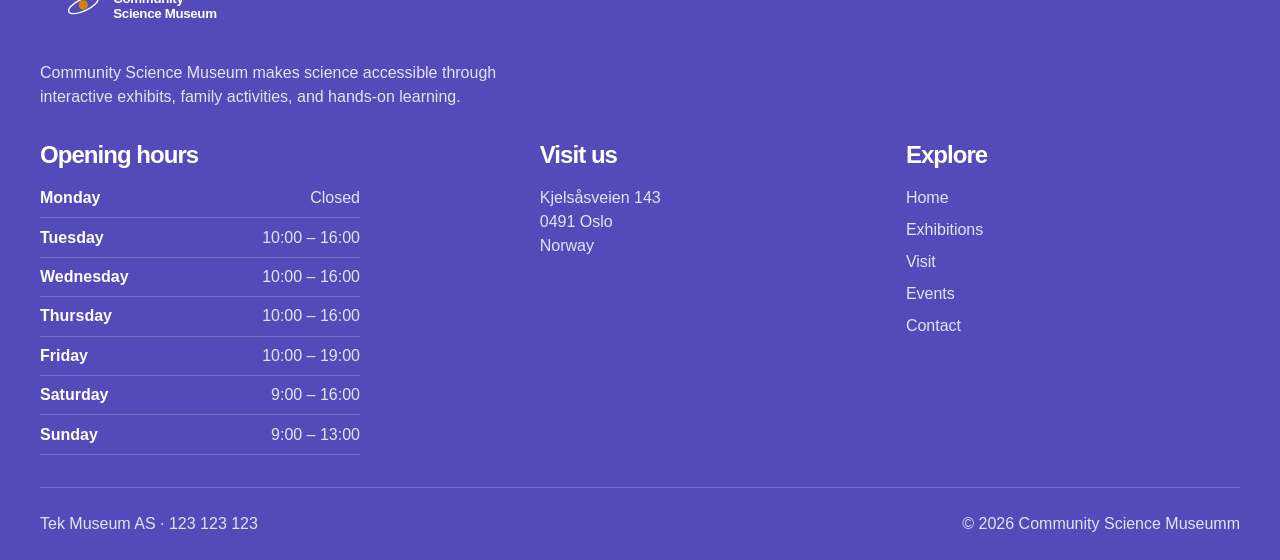
==== commit 2343ea33: "add logo" ====
--- a/contact/index.html
+++ b/contact/index.html
@@ -10,6 +10,7 @@
       content="Contact Community Science Museum to book a guided tour, arrange a school visit, or ask questions about your visit."
     />
 
+    <link rel="icon" type="image/svg+xml" href="../assets/logo/favicon.svg" />
     <link rel="stylesheet" href="../globals.css" />
   </head>
 
@@ -19,7 +20,9 @@
         <input type="checkbox" id="nav-toggle" class="nav-mobile__toggle" />
 
         <div class="nav-mobile__top">
-          <a href="../index.html" class="nav-mobile__logo">LOGO</a>
+          <a href="../index.html" class="nav-mobile__logo">
+            <img src="../assets/logo/logo.svg" alt="Community Science Museum" />
+          </a>
 
           <label
             for="nav-toggle"
@@ -63,7 +66,9 @@
 
       <nav class="nav-desktop" aria-label="Desktop navigation">
         <div class="nav-desktop__inner">
-          <a href="../index.html" class="nav-desktop__logo">LOGO</a>
+          <a href="../index.html" class="nav-desktop__logo">
+            <img src="../assets/logo/logo.svg" alt="Community Science Museum" />
+          </a>
 
           <div class="nav-desktop__links">
             <a class="nav-link" href="../index.html">Home</a>
@@ -263,7 +268,9 @@
     <footer class="site-footer">
       <div class="page-container site-footer__inner">
         <div class="site-footer__brand">
-          <a href="../index.html" class="site-footer__logo">LOGO</a>
+          <a href="../index.html" class="site-footer__logo">
+            <img src="../assets/logo/logo-light.svg" alt="Community Science Museum" />
+          </a>
           <p>
             Community Science Museum makes science accessible through
             interactive exhibits, family activities, and hands-on learning.
--- a/globals.css
+++ b/globals.css
@@ -223,6 +223,12 @@
   white-space: nowrap;
 }
 
+.nav-desktop__logo img {
+  display: block;
+  height: 80px;
+  width: auto;
+}
+
 .nav-desktop__links {
   justify-self: center;
   display: flex;
@@ -278,6 +284,12 @@
   text-transform: uppercase;
   color: var(--foreground);
   white-space: nowrap;
+}
+
+.nav-mobile__logo img {
+  display: block;
+  height: 64px;
+  width: auto;
 }
 
 .nav-mobile__btn {
@@ -437,6 +449,12 @@
   text-transform: uppercase;
 }
 
+.site-footer__logo img {
+  display: block;
+  height: 80px;
+  width: auto;
+}
+
 .site-footer__brand p {
   opacity: 0.85;
 }
